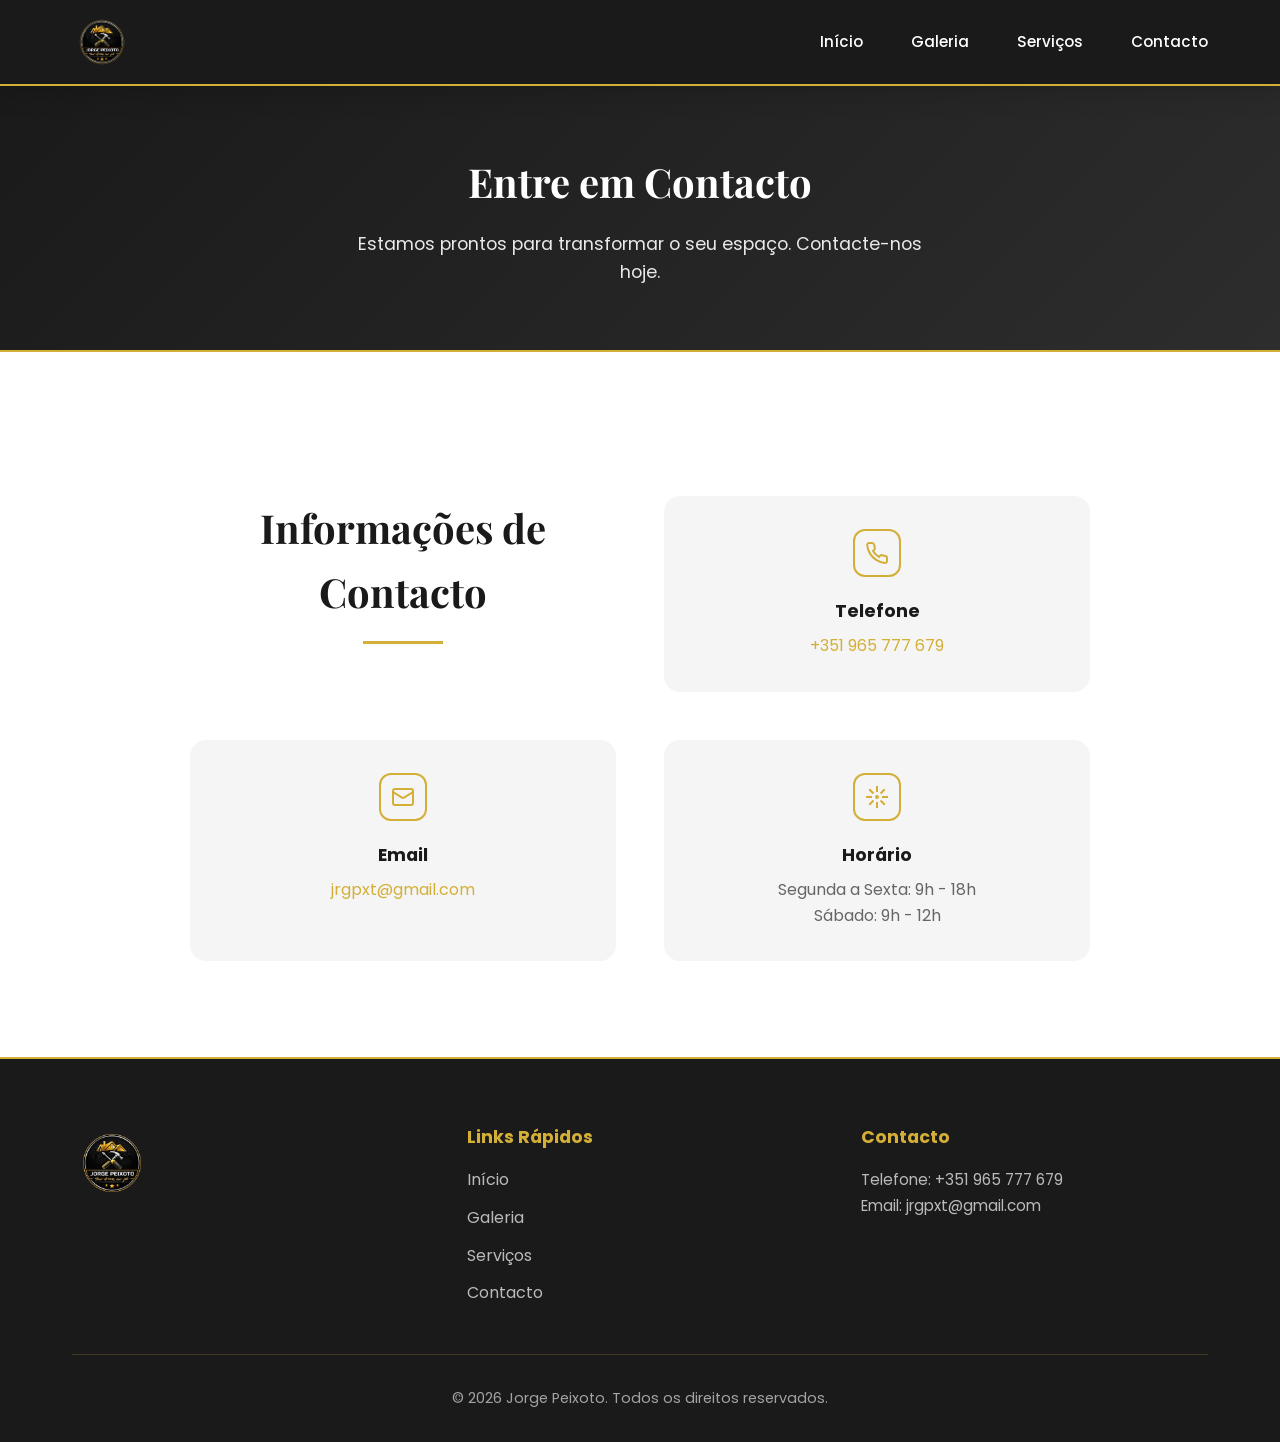
==== contacto.html @ 7efb2892 "Aura" ====
<!DOCTYPE html>
<html lang="pt-PT">
<head>
    <meta charset="UTF-8">
    <meta name="viewport" content="width=device-width, initial-scale=1.0">
    <title>Contacto - Jorge Peixoto</title>
    <link rel="stylesheet" href="css/style.css">
    <link rel="preconnect" href="https://fonts.googleapis.com">
    <link rel="preconnect" href="https://fonts.gstatic.com" crossorigin>
    <link href="https://fonts.googleapis.com/css2?family=Playfair+Display:wght@600;700&family=Poppins:wght@300;400;500;600;700&display=swap" rel="stylesheet">
</head>
<body>
    <!-- Navigation -->
    <nav class="navbar">
        <div class="nav-container">
            <a href="index.html" class="nav-logo">
                <img src="images/logo.png" alt="Jorge Peixoto Logo" class="logo-img">
            </a>
            <ul class="nav-menu" id="navMenu">
                <li><a href="index.html" class="nav-link">Início</a></li>
                <li><a href="galeria.html" class="nav-link">Galeria</a></li>
                <li><a href="servicos.html" class="nav-link">Serviços</a></li>
                <li><a href="contacto.html" class="nav-link active">Contacto</a></li>
            </ul>
            <div class="hamburger" id="hamburger">
                <span></span>
                <span></span>
                <span></span>
            </div>
        </div>
    </nav>

    <!-- Page Header -->
    <section class="page-header">
        <div class="container">
            <h1>Entre em Contacto</h1>
            <p>Estamos prontos para transformar o seu espaço. Contacte-nos hoje.</p>
        </div>
    </section>

    <!-- Contact Section -->
    <section class="contact">
        <div class="container">
            <div class="contact-wrapper">
                <div class="contact-info">
                    <h2>Informações de Contacto</h2>
                    
                    <div class="contact-item">
                        <div class="contact-icon">
                            <svg viewBox="0 0 24 24" fill="none" stroke="currentColor" stroke-width="2">
                                <path d="M22 16.92v3a2 2 0 0 1-2.18 2 19.79 19.79 0 0 1-8.63-3.07 19.5 19.5 0 0 1-6-6 19.79 19.79 0 0 1-3.07-8.67A2 2 0 0 1 4.11 2h3a2 2 0 0 1 2 1.72 12.84 12.84 0 0 0 .7 2.81 2 2 0 0 1-.45 2.11L8.09 9.91a16 16 0 0 0 6 6l1.27-1.27a2 2 0 0 1 2.11-.45 12.84 12.84 0 0 0 2.81.7A2 2 0 0 1 22 16.92z"/>
                            </svg>
                        </div>
                        <div>
                            <h4>Telefone</h4>
                            <p><a href="tel:+351XXX">+351 965 777 679</a></p>
                        </div>
                    </div>

                    <div class="contact-item">
                        <div class="contact-icon">
                            <svg viewBox="0 0 24 24" fill="none" stroke="currentColor" stroke-width="2">
                                <rect x="2" y="4" width="20" height="16" rx="2"/>
                                <path d="m22 7-8.97 5.7a1.94 1.94 0 0 1-2.06 0L2 7"/>
                            </svg>
                        </div>
                        <div>
                            <h4>Email</h4>
                            <p><a href="mailto:info@jorgepeixoto.pt">jrgpxt@gmail.com</a></p>
                        </div>
                    </div>
                    <div class="contact-item">
                        <div class="contact-icon">
                            <svg viewBox="0 0 24 24" fill="none" stroke="currentColor" stroke-width="2">
                                <circle cx="12" cy="12" r="1"/>
                                <path d="M12 1v6M12 17v6M4.22 4.22l4.24 4.24M15.54 15.54l4.24 4.24M1 12h6M17 12h6M4.22 19.78l4.24-4.24M15.54 8.46l4.24-4.24"/>
                            </svg>
                        </div>
                        <div>
                            <h4>Horário</h4>
                            <p>Segunda a Sexta: 9h - 18h<br>Sábado: 9h - 12h</p>
                        </div>
                    </div>
                </div>
            </div>
        </div>
    </section>

    <!-- Footer -->
    <footer class="footer">
        <div class="container">
            <div class="footer-content">
                <div class="footer-section">
                    <img src="images/logo.png" alt="Jorge Peixoto" class="footer-logo">
                </div>
                <div class="footer-section">
                    <h4>Links Rápidos</h4>
                    <ul>
                        <li><a href="index.html">Início</a></li>
                        <li><a href="galeria.html">Galeria</a></li>
                        <li><a href="servicos.html">Serviços</a></li>
                        <li><a href="contacto.html">Contacto</a></li>
                    </ul>
                </div>
                <div class="footer-section">
                    <h4>Contacto</h4>
                    <p>Telefone: +351 965 777 679<br>
                    Email: jrgpxt@gmail.com<br></p>
                </div>
            </div>
            <div class="footer-bottom">
                <p>&copy; 2026 Jorge Peixoto. Todos os direitos reservados.</p>
            </div>
        </div>
    </footer>

    <script src="js/script.js"></script>
</body>
</html>
---- css/style.css ----
/* ============================================
   JORGE PEIXOTO - REMODELAÇÕES & CONSTRUÇÃO
   Design Based on Logo: Black + Gold
   ============================================ */

/* Root Variables - Based on Logo Colors */
:root {
    --primary-black: #1a1a1a;
    --primary-dark: #2d2d2d;
    --gold: #d4af37;
    --gold-light: #e8c547;
    --text: #333333;
    --text-light: #666666;
    --text-lighter: #999999;
    --bg-white: #ffffff;
    --bg-light: #f5f5f5;
    --border: #e0e0e0;
    --shadow-sm: 0 2px 8px rgba(0, 0, 0, 0.1);
    --shadow-md: 0 8px 24px rgba(0, 0, 0, 0.15);
    --shadow-lg: 0 16px 48px rgba(0, 0, 0, 0.2);
    
    --font-display: 'Playfair Display', serif;
    --font-body: 'Poppins', sans-serif;
    
    --transition: all 0.3s cubic-bezier(0.4, 0, 0.2, 1);
}

/* ============================================
   RESET & BASE STYLES
   ============================================ */

* {
    margin: 0;
    padding: 0;
    box-sizing: border-box;
}

html {
    scroll-behavior: smooth;
}

body {
    font-family: var(--font-body);
    color: var(--text);
    background-color: var(--bg-white);
    line-height: 1.6;
    overflow-x: hidden;
}

.container {
    max-width: 1200px;
    margin: 0 auto;
    padding: 0 2rem;
}

@media (max-width: 768px) {
    .container {
        padding: 0 1.5rem;
    }
}

@media (max-width: 480px) {
    .container {
        padding: 0 1rem;
    }
}

/* ============================================
   NAVIGATION
   ============================================ */

.navbar {
    position: sticky;
    top: 0;
    z-index: 1000;
    background: var(--primary-black);
    border-bottom: 2px solid var(--gold);
    box-shadow: var(--shadow-md);
    transition: var(--transition);
}

.nav-container {
    max-width: 1200px;
    margin: 0 auto;
    padding: 0.75rem 2rem;
    display: flex;
    justify-content: space-between;
    align-items: center;
}

.nav-logo {
    display: flex;
    align-items: center;
    text-decoration: none;
    cursor: pointer;
}

.logo-img {
    height: 60px;
    width: auto;
    transition: var(--transition);
}

.logo-img:hover {
    transform: scale(1.05);
}

.nav-menu {
    display: flex;
    list-style: none;
    gap: 3rem;
}

.nav-link {
    text-decoration: none;
    color: var(--bg-white);
    font-weight: 500;
    font-size: 0.95rem;
    position: relative;
    transition: var(--transition);
}

.nav-link::after {
    content: '';
    position: absolute;
    bottom: -8px;
    left: 0;
    width: 0;
    height: 2px;
    background: var(--gold);
    transition: var(--transition);
}

.nav-link:hover::after,
.nav-link.active::after {
    width: 100%;
}

.nav-link:hover {
    color: var(--gold);
}

.hamburger {
    display: none;
    flex-direction: column;
    gap: 5px;
    cursor: pointer;
    background: none;
    border: none;
}

.hamburger span {
    width: 25px;
    height: 2px;
    background: var(--gold);
    transition: var(--transition);
    border-radius: 2px;
}

.hamburger.active span:nth-child(1) {
    transform: rotate(45deg) translate(8px, 8px);
}

.hamburger.active span:nth-child(2) {
    opacity: 0;
}

.hamburger.active span:nth-child(3) {
    transform: rotate(-45deg) translate(7px, -7px);
}

@media (max-width: 768px) {
    .nav-menu {
        display: none;
        position: absolute;
        top: 100%;
        left: 0;
        right: 0;
        flex-direction: column;
        gap: 0;
        background: var(--primary-black);
        border-bottom: 2px solid var(--gold);
        padding: 1rem 0;
    }

    .nav-menu.active {
        display: flex;
    }

    .nav-link {
        padding: 1rem 2rem;
        border-bottom: 1px solid var(--gold);
        opacity: 0.8;
    }

    .nav-link::after {
        display: none;
    }

    .hamburger {
        display: flex;
    }

    .nav-container {
        padding: 0.75rem 1.5rem;
    }
}

/* ============================================
   HERO SECTION
   ============================================ */

.hero {
    position: relative;
    padding: 5rem 0;
    background: linear-gradient(135deg, var(--primary-black) 0%, var(--primary-dark) 100%);
    color: var(--bg-white);
    overflow: hidden;
}

.hero::before {
    content: '';
    position: absolute;
    top: 0;
    left: 0;
    right: 0;
    bottom: 0;
    background: 
        radial-gradient(circle at 20% 50%, rgba(212, 175, 55, 0.1) 0%, transparent 50%),
        radial-gradient(circle at 80% 80%, rgba(212, 175, 55, 0.05) 0%, transparent 50%);
    pointer-events: none;
}

.hero-content {
    display: grid;
    grid-template-columns: 1fr 1fr;
    gap: 4rem;
    align-items: center;
    max-width: 1200px;
    margin: 0 auto;
    padding: 0 2rem;
    position: relative;
    z-index: 1;
}

.hero-logo {
    display: flex;
    align-items: center;
    justify-content: center;
}

.hero-logo-img {
    max-width: 100%;
    height: auto;
    max-height: 400px;
    filter: drop-shadow(0 10px 30px rgba(212, 175, 55, 0.3));
    animation: float 3s ease-in-out infinite;
}

@keyframes float {
    0%, 100% { transform: translateY(0px); }
    50% { transform: translateY(-20px); }
}

.hero-text h1 {
    font-family: var(--font-display);
    font-size: 3.5rem;
    font-weight: 700;
    line-height: 1.1;
    color: var(--bg-white);
    margin-bottom: 0.5rem;
}

.tagline {
    font-size: 1.3rem;
    color: var(--gold);
    font-weight: 600;
    margin-bottom: 1.5rem;
    font-style: italic;
}

.description {
    font-size: 1.05rem;
    color: rgba(255, 255, 255, 0.9);
    line-height: 1.8;
    margin-bottom: 2.5rem;
    max-width: 500px;
}

.hero-buttons {
    display: flex;
    gap: 1.5rem;
    flex-wrap: wrap;
}

.btn {
    padding: 0.875rem 2rem;
    border-radius: 0.5rem;
    text-decoration: none;
    font-weight: 600;
    font-size: 1rem;
    border: none;
    cursor: pointer;
    transition: var(--transition);
    display: inline-block;
    text-align: center;
}

.btn-primary {
    background: var(--gold);
    color: var(--primary-black);
}

.btn-primary:hover {
    background: var(--gold-light);
    transform: translateY(-2px);
    box-shadow: 0 10px 25px rgba(212, 175, 55, 0.3);
}

.btn-secondary {
    background: transparent;
    color: var(--gold);
    border: 2px solid var(--gold);
}

.btn-secondary:hover {
    background: var(--gold);
    color: var(--primary-black);
    transform: translateY(-2px);
}

@media (max-width: 768px) {
    .hero-content {
        grid-template-columns: 1fr;
        gap: 2rem;
        padding: 0 1.5rem;
    }

    .hero {
        padding: 3rem 0;
    }

    .hero-text h1 {
        font-size: 2.5rem;
    }

    .hero-buttons {
        flex-direction: column;
    }

    .btn {
        width: 100%;
    }

    .hero-logo {
        order: -1;
    }

    .hero-logo-img {
        max-height: 250px;
    }
}

/* ============================================
   HIGHLIGHTS SECTION
   ============================================ */

.highlights {
    background: var(--bg-light);
    padding: 4rem 0;
    border-top: 2px solid var(--gold);
    border-bottom: 2px solid var(--gold);
}

.highlights-grid {
    display: grid;
    grid-template-columns: repeat(3, 1fr);
    gap: 2rem;
}

.highlight-card {
    background: var(--bg-white);
    padding: 2rem;
    border-radius: 0.75rem;
    text-align: center;
    border: 1px solid var(--border);
    transition: var(--transition);
}

.highlight-card:hover {
    transform: translateY(-5px);
    box-shadow: var(--shadow-md);
    border-color: var(--gold);
}

.highlight-icon {
    width: 3rem;
    height: 3rem;
    margin: 0 auto 1rem;
    color: var(--gold);
    display: flex;
    align-items: center;
    justify-content: center;
}

.highlight-icon svg {
    width: 100%;
    height: 100%;
    stroke-width: 1.5;
}

.highlight-card h3 {
    font-family: var(--font-display);
    font-size: 1.5rem;
    color: var(--primary-black);
    margin-bottom: 0.5rem;
}

.highlight-card p {
    color: var(--text-light);
    font-size: 0.95rem;
}

@media (max-width: 768px) {
    .highlights-grid {
        grid-template-columns: 1fr;
    }

    .highlights {
        padding: 2rem 0;
    }
}

/* ============================================
   FEATURED PROJECTS
   ============================================ */

.featured {
    padding: 6rem 0;
}

.featured h2 {
    font-family: var(--font-display);
    font-size: 2.5rem;
    color: var(--primary-black);
    margin-bottom: 3rem;
    text-align: center;
}

.featured-grid {
    display: grid;
    grid-template-columns: repeat(3, 1fr);
    gap: 2rem;
    margin-bottom: 3rem;
}

.featured-item {
    position: relative;
    overflow: hidden;
    border-radius: 1rem;
    box-shadow: var(--shadow-md);
    transition: var(--transition);
    cursor: pointer;
}

.featured-item:hover {
    transform: translateY(-8px);
    box-shadow: var(--shadow-lg);
}

.featured-item img {
    width: 100%;
    height: 250px;
    object-fit: cover;
    transition: var(--transition);
}

.featured-item:hover img {
    transform: scale(1.05);
}

.featured-item h3 {
    font-family: var(--font-display);
    font-size: 1.3rem;
    color: var(--primary-black);
    padding: 1.5rem 1.5rem 0.5rem;
}

.featured-item p {
    color: var(--text-light);
    font-size: 0.9rem;
    padding: 0 1.5rem 1.5rem;
}

.featured-cta {
    text-align: center;
}

@media (max-width: 768px) {
    .featured-grid {
        grid-template-columns: 1fr;
    }

    .featured {
        padding: 4rem 0;
    }
}

/* ============================================
   PAGE HEADER
   ============================================ */

.page-header {
    background: linear-gradient(135deg, var(--primary-black) 0%, var(--primary-dark) 100%);
    color: var(--bg-white);
    padding: 4rem 0;
    border-bottom: 2px solid var(--gold);
    text-align: center;
}

.page-header h1 {
    font-family: var(--font-display);
    font-size: 2.5rem;
    margin-bottom: 1rem;
}

.page-header p {
    font-size: 1.1rem;
    color: rgba(255, 255, 255, 0.9);
    max-width: 600px;
    margin: 0 auto;
}

@media (max-width: 768px) {
    .page-header {
        padding: 2rem 0;
    }

    .page-header h1 {
        font-size: 2rem;
    }
}

/* ============================================
   GALLERY SECTION
   ============================================ */

.gallery {
    padding: 6rem 0;
}

.gallery-grid {
    display: grid;
    grid-template-columns: 1fr;
    gap: 5rem;
}

.gallery-item {
    display: grid;
    grid-template-columns: 1fr 1fr;
    gap: 3rem;
    align-items: center;
}

.gallery-item.reverse {
    direction: rtl;
}

.gallery-item.reverse > * {
    direction: ltr;
}

.gallery-text h3 {
    font-family: var(--font-display);
    font-size: 2rem;
    color: var(--primary-black);
    margin-bottom: 1rem;
}

.gallery-text p {
    color: var(--text-light);
    font-size: 1.05rem;
    line-height: 1.8;
    margin-bottom: 1.5rem;
}

.project-features {
    list-style: none;
    display: flex;
    flex-direction: column;
    gap: 0.75rem;
    margin-top: 1.5rem;
}

.project-features li {
    color: var(--text-light);
    font-size: 1rem;
    display: flex;
    align-items: center;
}

.project-features li::before {
    content: '✓';
    color: var(--gold);
    font-weight: bold;
    margin-right: 0.75rem;
}

.before-after-slider {
    position: relative;
    width: 100%;
    overflow: hidden;
    border-radius: 1rem;
    box-shadow: var(--shadow-lg);
    cursor: col-resize;
    aspect-ratio: 16/10;
    background: #f0f0f0;
    border: 2px solid var(--gold);
}

.slider-after {
    position: absolute;
    top: 0;
    left: 0;
    width: 100%;
    height: 100%;
    object-fit: cover;
    z-index: 1;
}

.slider-before-container {
    position: absolute;
    top: 0;
    left: 0;
    height: 100%;
    overflow: hidden; /* This 'clips' the image as you move the slider */
    z-index: 2;
    width: 50%; /* This changes when you move the handle */
}

.slider-before {
    position: absolute;
    top: 0;
    left: 0;
    /* This MUST be the exact width of the full slider */
    width: 100%; 
    /* This ensures the image doesn't shrink when the slider moves */
    min-width: 100%; 
    height: 100%;
    object-fit: cover;
    display: block;
}


.slider-handle {
    position: absolute;
    top: 0;
    bottom: 0;
    width: 3px;
    background: var(--gold);
    z-index: 3;
    left: 50%;
    cursor: grab;
}

.slider-handle:active {
    cursor: grabbing;
}

.slider-thumb {
    position: absolute;
    top: 50%;
    left: 50%;
    transform: translate(-50%, -50%);
    width: 3.5rem;
    height: 3.5rem;
    background: var(--gold);
    border-radius: 50%;
    box-shadow: 0 4px 20px rgba(212, 175, 55, 0.4);
    display: flex;
    align-items: center;
    justify-content: center;
    z-index: 4;
}

.slider-label {
    position: absolute;
    bottom: 1.5rem;
    background: rgba(26, 26, 26, 0.8);
    color: var(--gold);
    padding: 0.5rem 1rem;
    border-radius: 0.25rem;
    font-size: 0.875rem;
    font-weight: 600;
    z-index: 4;
    backdrop-filter: blur(4px);
}

.slider-label.before {
    left: 1.5rem;
}

.slider-label.after {
    right: 1.5rem;
}

@media (max-width: 768px) {
    .gallery-item {
        grid-template-columns: 1fr;
        gap: 2rem;
    }

    .gallery-item.reverse {
        direction: ltr;
    }

    .gallery-text h3 {
        font-size: 1.5rem;
    }

    .gallery {
        padding: 4rem 0;
    }
}

/* ============================================
   SERVICES SECTION
   ============================================ */

.services {
    background: var(--bg-light);
    padding: 6rem 0;
}

.services-grid {
    display: grid;
    grid-template-columns: repeat(3, 1fr);
    gap: 2rem;
}

.service-card {
    background: var(--bg-white);
    padding: 2.5rem 2rem;
    border-radius: 1rem;
    border: 2px solid var(--border);
    text-align: center;
    transition: var(--transition);
    box-shadow: var(--shadow-sm);
}

.service-card:hover {
    transform: translateY(-8px);
    box-shadow: var(--shadow-lg);
    border-color: var(--gold);
}

.service-icon {
    width: 3.5rem;
    height: 3.5rem;
    margin: 0 auto 1.5rem;
    color: var(--gold);
    display: flex;
    align-items: center;
    justify-content: center;
}

.service-icon svg {
    width: 100%;
    height: 100%;
    stroke-width: 1.5;
}

.service-card h3 {
    font-family: var(--font-display);
    font-size: 1.5rem;
    color: var(--primary-black);
    margin-bottom: 1rem;
}

.service-card p {
    color: var(--text-light);
    font-size: 0.95rem;
    line-height: 1.7;
}

@media (max-width: 1024px) {
    .services-grid {
        grid-template-columns: repeat(2, 1fr);
    }
}

@media (max-width: 768px) {
    .services-grid {
        grid-template-columns: 1fr;
    }

    .services {
        padding: 4rem 0;
    }
}

/* ============================================
   PROCESS SECTION
   ============================================ */

.process {
    padding: 6rem 0;
}

.process h2 {
    font-family: var(--font-display);
    font-size: 2.5rem;
    color: var(--primary-black);
    margin-bottom: 3rem;
    text-align: center;
}

.process-grid {
    display: grid;
    grid-template-columns: repeat(4, 1fr);
    gap: 2rem;
}

.process-step {
    text-align: center;
    position: relative;
}

.process-step:not(:last-child)::after {
    content: '';
    position: absolute;
    top: 2rem;
    left: 60%;
    right: -50%;
    height: 2px;
    background: var(--gold);
}

.step-number {
    width: 4rem;
    height: 4rem;
    background: var(--gold);
    color: var(--primary-black);
    border-radius: 50%;
    display: flex;
    align-items: center;
    justify-content: center;
    font-size: 1.5rem;
    font-weight: bold;
    margin: 0 auto 1rem;
    font-family: var(--font-display);
}

.process-step h3 {
    font-family: var(--font-display);
    font-size: 1.3rem;
    color: var(--primary-black);
    margin-bottom: 0.5rem;
}

.process-step p {
    color: var(--text-light);
    font-size: 0.95rem;
}

@media (max-width: 768px) {
    .process-grid {
        grid-template-columns: repeat(2, 1fr);
    }

    .process-step:not(:last-child)::after {
        display: none;
    }

    .process {
        padding: 4rem 0;
    }
}

/* ============================================
   CONTACT SECTION
   ============================================ */

.contact {
    padding: 6rem 0;
}

.contact-wrapper {
    display: flex;
    flex-direction: column;
    align-items: center;
    gap: 4rem;
    margin-top: 3rem;
    max-width: 900px;
    margin-left: auto;
    margin-right: auto;
}

.contact-info h2 {
    font-family: var(--font-display);
    font-size: 2.5rem;
    color: var(--primary-black);
    margin-bottom: 3rem;
    text-align: center;
    position: relative;
    padding-bottom: 1rem;
}

.contact-info h2::after {
    content: '';
    position: absolute;
    bottom: 0;
    left: 50%;
    transform: translateX(-50%);
    width: 80px;
    height: 3px;
    background: var(--gold);
}

.contact-info {
    display: grid;
    grid-template-columns: repeat(2, 1fr);
    gap: 3rem;
    width: 100%;
}

.contact-item {
    display: flex;
    flex-direction: column;
    gap: 1.25rem;
    align-items: center;
    text-align: center;
    padding: 2rem;
    background: var(--bg-light);
    border-radius: 1rem;
    transition: var(--transition);
    border: 1px solid transparent;
}

.contact-item:hover {
    transform: translateY(-5px);
    border-color: var(--gold);
    box-shadow: var(--shadow-md);
    background: var(--bg-white);
}

.contact-icon {
    width: 3rem;
    height: 3rem;
    background: var(--bg-light);
    border-radius: 0.75rem;
    display: flex;
    align-items: center;
    justify-content: center;
    color: var(--gold);
    flex-shrink: 0;
    border: 2px solid var(--gold);
}

.contact-icon svg {
    width: 1.5rem;
    height: 1.5rem;
    stroke-width: 2;
}

.contact-item h4 {
    font-size: 1.1rem;
    color: var(--primary-black);
    margin-bottom: 0.5rem;
}

.contact-item p {
    color: var(--text-light);
}

.contact-item a {
    color: var(--gold);
    text-decoration: none;
    transition: var(--transition);
}

.contact-item a:hover {
    color: var(--primary-black);
}

/* .contact-form h2 removido pois não existe no HTML */

.contact-form {
    display: flex;
    flex-direction: column;
    gap: 1.5rem;
}

.form-group {
    display: flex;
    flex-direction: column;
}

.form-group input,
.form-group textarea {
    padding: 1rem;
    border: 2px solid var(--border);
    border-radius: 0.5rem;
    font-family: var(--font-body);
    font-size: 1rem;
    color: var(--text);
    transition: var(--transition);
    background: var(--bg-white);
}

.form-group input:focus,
.form-group textarea:focus {
    outline: none;
    border-color: var(--gold);
    box-shadow: 0 0 0 3px rgba(212, 175, 55, 0.1);
}

.form-group textarea {
    resize: vertical;
    min-height: 120px;
}

@media (max-width: 768px) {
    .contact-info {
        grid-template-columns: 1fr;
        gap: 1.5rem;
    }

    .contact-wrapper {
        gap: 2rem;
    }

    .contact {
        padding: 4rem 0;
    }
}

/* ============================================
   CTA SECTION
   ============================================ */

.cta-section {
    background: linear-gradient(135deg, var(--primary-black) 0%, var(--primary-dark) 100%);
    color: var(--bg-white);
    padding: 4rem 0;
    text-align: center;
    border-top: 2px solid var(--gold);
    border-bottom: 2px solid var(--gold);
}

.cta-section h2 {
    font-family: var(--font-display);
    font-size: 2.5rem;
    margin-bottom: 1rem;
}

.cta-section p {
    font-size: 1.1rem;
    color: rgba(255, 255, 255, 0.9);
    margin-bottom: 2rem;
}

/* ============================================
   FOOTER
   ============================================ */

.footer {
    background: var(--primary-black);
    color: var(--bg-white);
    padding: 4rem 0 2rem;
    border-top: 2px solid var(--gold);
}

.footer-content {
    display: grid;
    grid-template-columns: repeat(3, 1fr);
    gap: 3rem;
    margin-bottom: 3rem;
}

.footer-logo {
    height: 80px;
    width: auto;
    margin-bottom: 1rem;
}

.footer-section h4 {
    font-size: 1.1rem;
    margin-bottom: 1rem;
    color: var(--gold);
}

.footer-section p {
    color: rgba(255, 255, 255, 0.7);
    font-size: 0.95rem;
    line-height: 1.7;
}

.footer-section ul {
    list-style: none;
    display: flex;
    flex-direction: column;
    gap: 0.75rem;
}

.footer-section a {
    color: rgba(255, 255, 255, 0.7);
    text-decoration: none;
    transition: var(--transition);
}

.footer-section a:hover {
    color: var(--gold);
}

.footer-bottom {
    border-top: 1px solid rgba(212, 175, 55, 0.2);
    padding-top: 2rem;
    text-align: center;
    color: rgba(255, 255, 255, 0.6);
    font-size: 0.9rem;
}

@media (max-width: 768px) {
    .footer-content {
        grid-template-columns: 1fr;
        gap: 2rem;
    }
}

/* ============================================
   ANIMATIONS
   ============================================ */

@keyframes fadeInUp {
    from {
        opacity: 0;
        transform: translateY(30px);
    }
    to {
        opacity: 1;
        transform: translateY(0);
    }
}

@keyframes fadeIn {
    from {
        opacity: 0;
    }
    to {
        opacity: 1;
    }
}

.service-card {
    animation: fadeInUp 0.6s ease-out;
}

/* ============================================
   UTILITIES
   ============================================ */

.text-center {
    text-align: center;
}

.mt-4 {
    margin-top: 2rem;
}

.mb-4 {
    margin-bottom: 2rem;
}

/* --- CORREÇÃO FINAL DE CENTRAGEM --- */
.services-grid {
    display: flex !important;
    justify-content: center !important;
    gap: 2rem;
    flex-wrap: wrap;
}

.service-card {
    flex: 0 1 350px !important; /* Fixa o tamanho e permite centrar */
    text-align: center;
}

.process-grid {
    display: flex !important;
    justify-content: center !important;
    gap: 2rem;
    flex-wrap: wrap;
}

.process-step {
    flex: 0 1 300px !important;
    text-align: center;
}
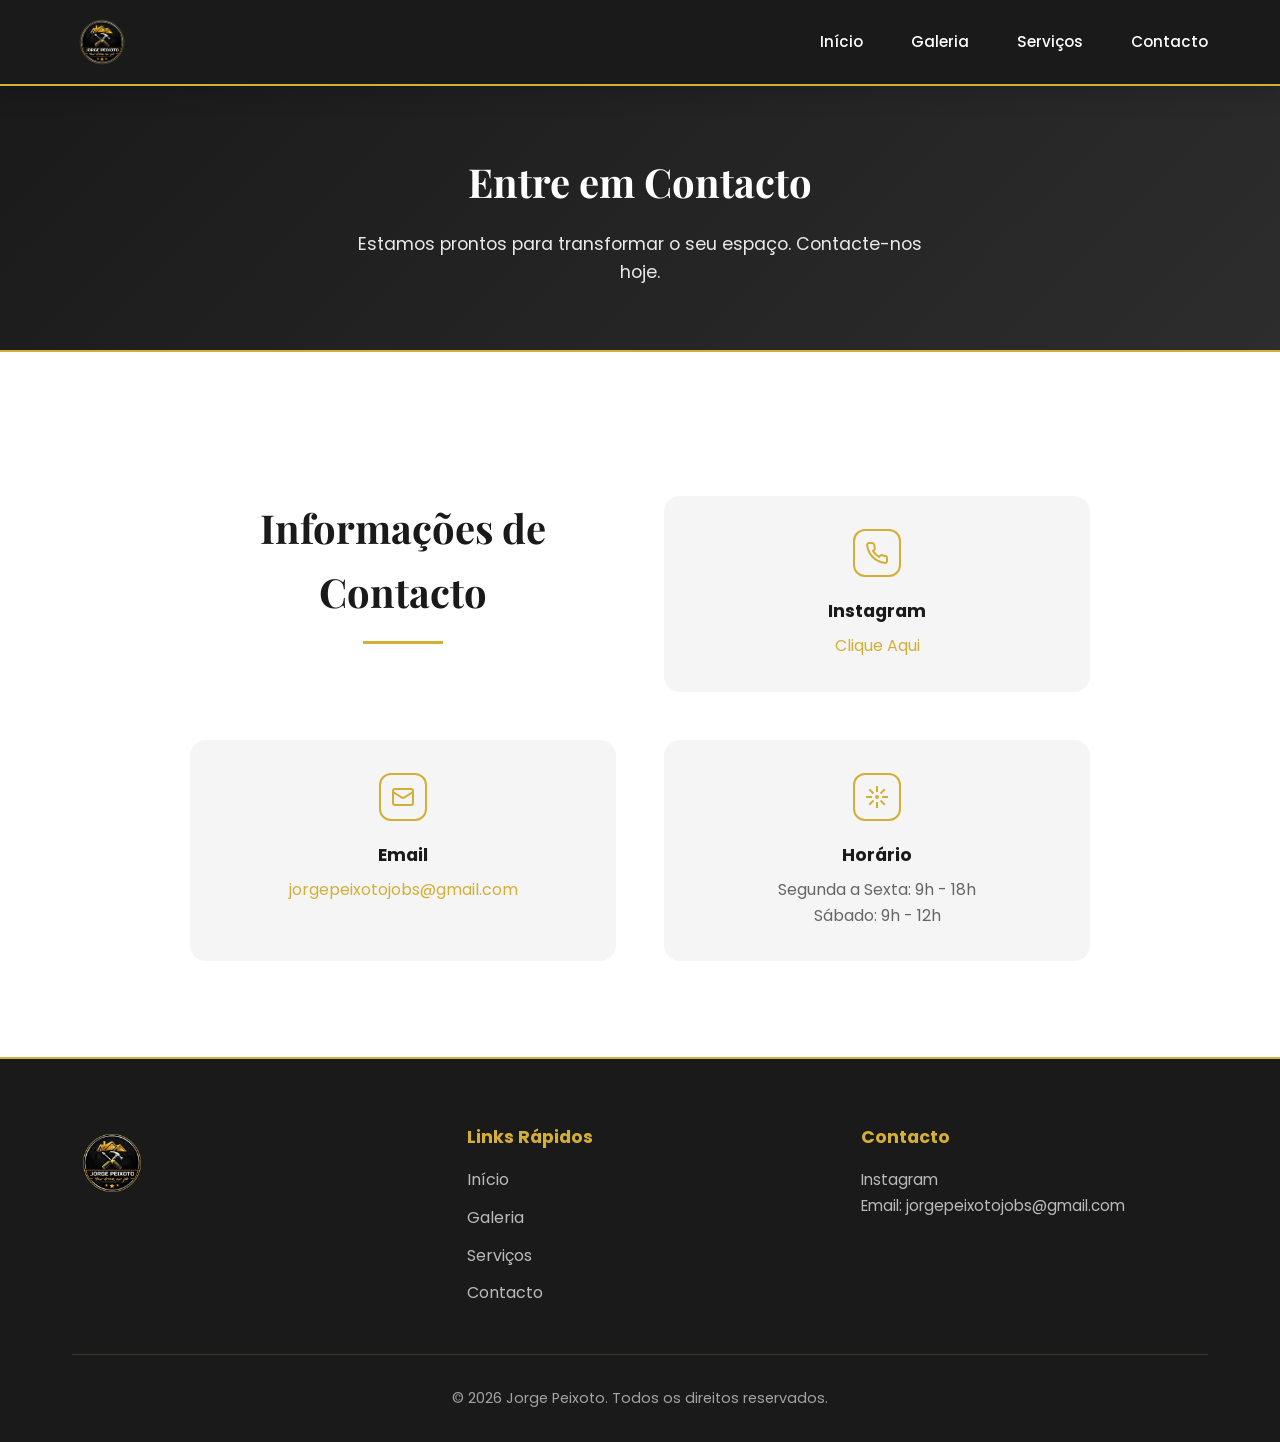
==== commit 99a7bc37: "update" ====
--- a/contacto.html
+++ b/contacto.html
@@ -52,8 +52,8 @@
                             </svg>
                         </div>
                         <div>
-                            <h4>Telefone</h4>
-                            <p><a href="tel:+351XXX">+351 965 777 679</a></p>
+                            <h4>Instagram</h4>
+                            <p><a href="https://www.instagram.com/jorgepeixoto.jobs">Clique Aqui</a></p>
                         </div>
                     </div>
 
@@ -66,7 +66,7 @@
                         </div>
                         <div>
                             <h4>Email</h4>
-                            <p><a href="mailto:info@jorgepeixoto.pt">jrgpxt@gmail.com</a></p>
+                            <p><a href="mailto:jorgepeixotojobs@gmail.com">jorgepeixotojobs@gmail.com</a></p>
                         </div>
                     </div>
                     <div class="contact-item">
@@ -104,8 +104,8 @@
                 </div>
                 <div class="footer-section">
                     <h4>Contacto</h4>
-                    <p>Telefone: +351 965 777 679<br>
-                    Email: jrgpxt@gmail.com<br></p>
+                    <p><a href="https://www.instagram.com/jorgepeixoto.jobs">Instagram</a><br>
+                    Email: jorgepeixotojobs@gmail.com<br></p>
                 </div>
             </div>
             <div class="footer-bottom">
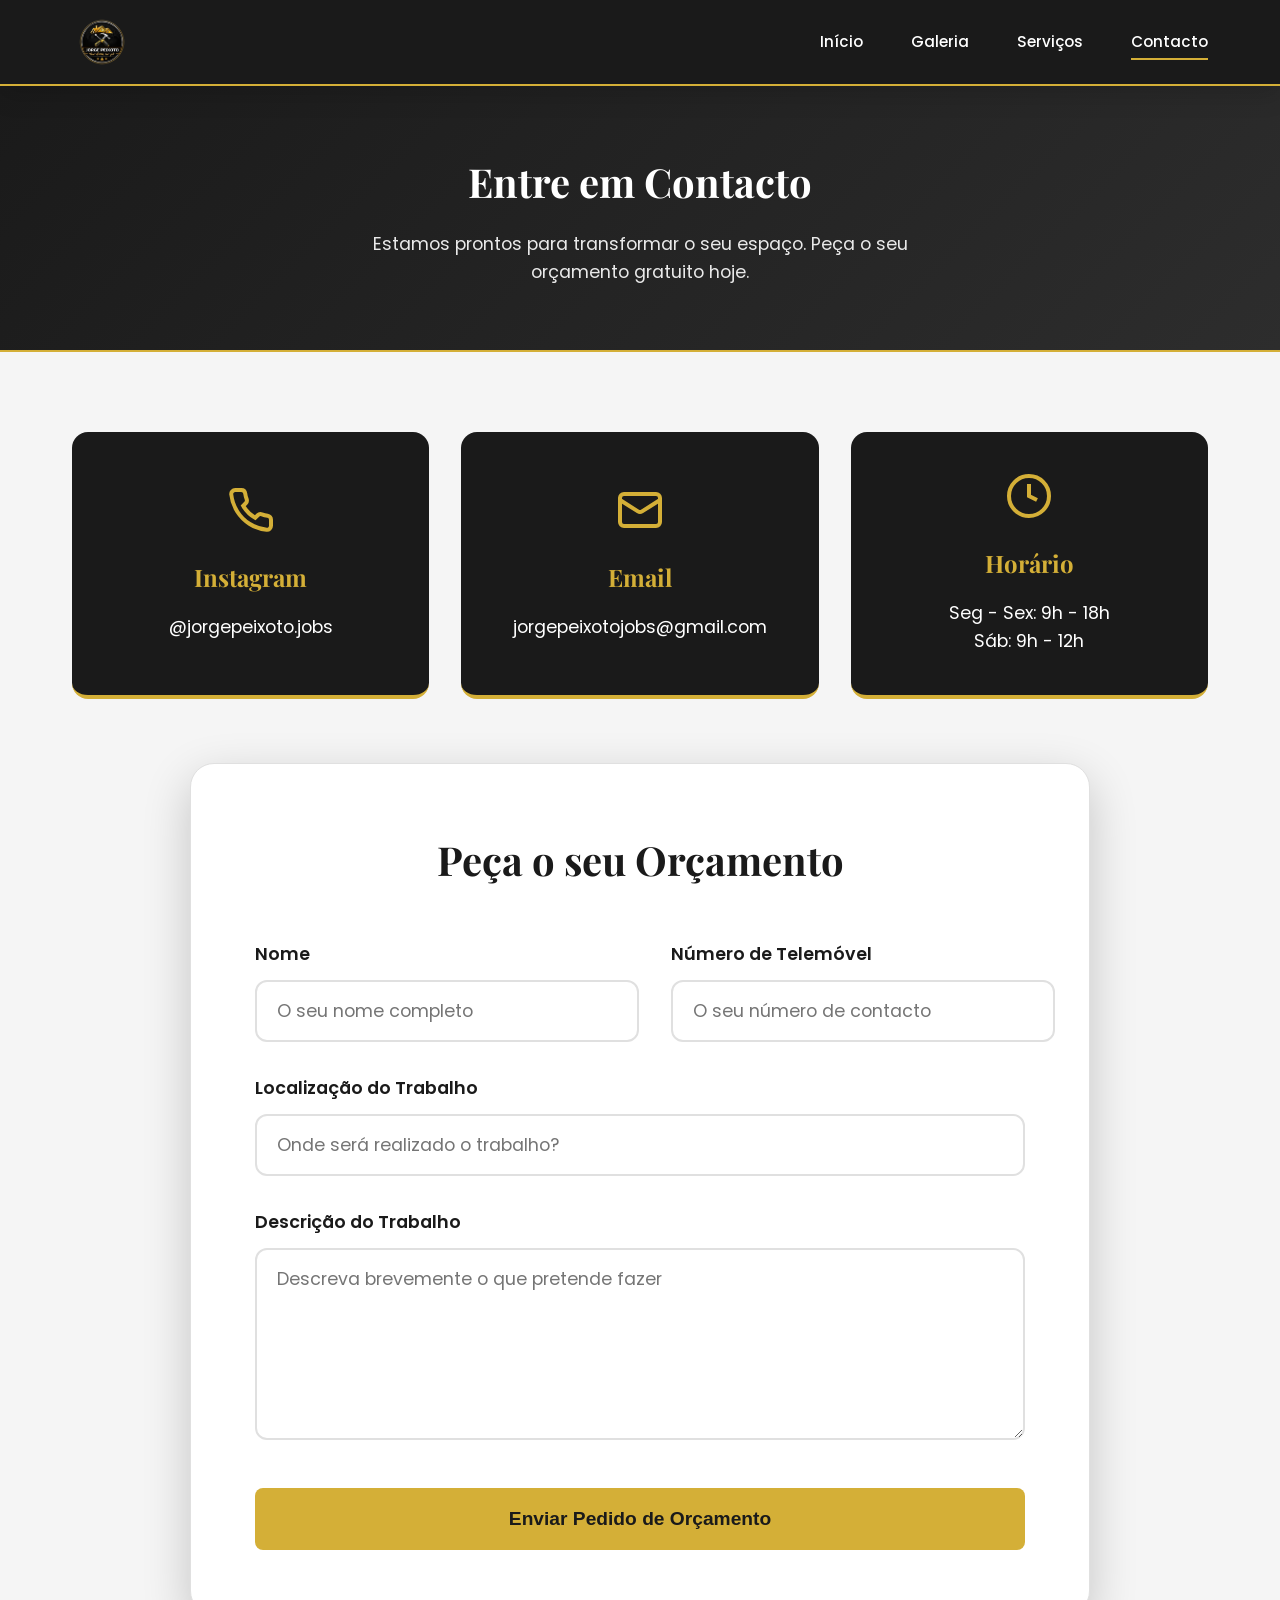
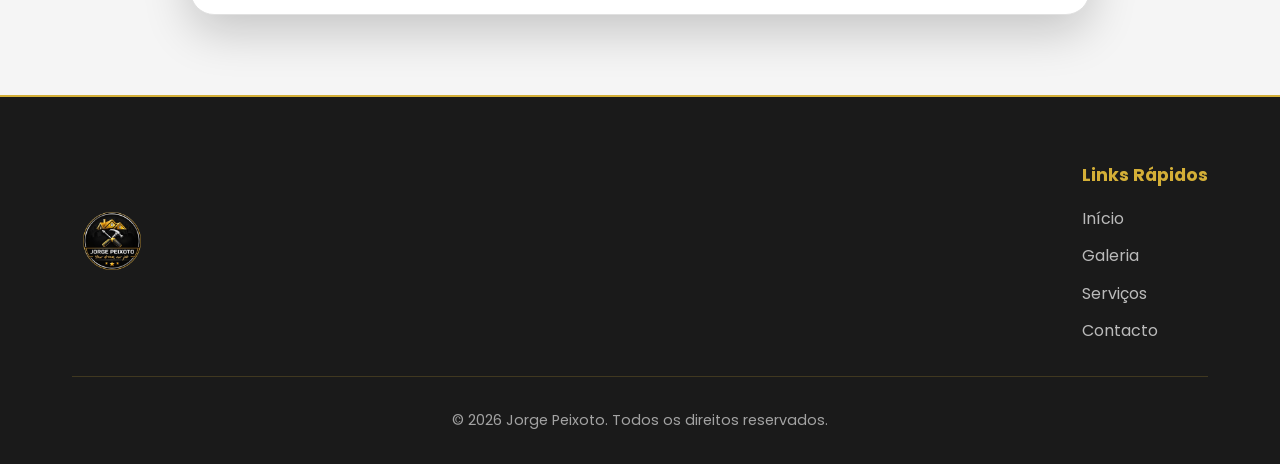
==== commit 48082128: "a" ====
--- a/contacto.html
+++ b/contacto.html
@@ -34,54 +34,75 @@
     <section class="page-header">
         <div class="container">
             <h1>Entre em Contacto</h1>
-            <p>Estamos prontos para transformar o seu espaço. Contacte-nos hoje.</p>
+            <p>Estamos prontos para transformar o seu espaço. Peça o seu orçamento gratuito hoje.</p>
         </div>
     </section>
 
     <!-- Contact Section -->
-    <section class="contact">
+    <section class="contact-section-new">
         <div class="container">
-            <div class="contact-wrapper">
-                <div class="contact-info">
-                    <h2>Informações de Contacto</h2>
+            <!-- Contact Info Cards -->
+            <div class="contact-info-grid">
+                <div class="info-card">
+                    <div class="info-icon">
+                        <svg viewBox="0 0 24 24" fill="none" stroke="currentColor" stroke-width="2">
+                            <path d="M22 16.92v3a2 2 0 0 1-2.18 2 19.79 19.79 0 0 1-8.63-3.07 19.5 19.5 0 0 1-6-6 19.79 19.79 0 0 1-3.07-8.67A2 2 0 0 1 4.11 2h3a2 2 0 0 1 2 1.72 12.84 12.84 0 0 0 .7 2.81 2 2 0 0 1-.45 2.11L8.09 9.91a16 16 0 0 0 6 6l1.27-1.27a2 2 0 0 1 2.11-.45 12.84 12.84 0 0 0 2.81.7A2 2 0 0 1 22 16.92z"/>
+                        </svg>
+                    </div>
+                    <h3>Instagram</h3>
+                    <a href="https://www.instagram.com/jorgepeixoto.jobs" target="_blank">@jorgepeixoto.jobs</a>
+                </div>
+                <div class="info-card">
+                    <div class="info-icon">
+                        <svg viewBox="0 0 24 24" fill="none" stroke="currentColor" stroke-width="2">
+                            <rect x="2" y="4" width="20" height="16" rx="2"/>
+                            <path d="m22 7-8.97 5.7a1.94 1.94 0 0 1-2.06 0L2 7"/>
+                        </svg>
+                    </div>
+                    <h3>Email</h3>
+                    <a href="mailto:jorgepeixotojobs@gmail.com">jorgepeixotojobs@gmail.com</a>
+                </div>
+                <div class="info-card">
+                    <div class="info-icon">
+                        <svg viewBox="0 0 24 24" fill="none" stroke="currentColor" stroke-width="2">
+                            <circle cx="12" cy="12" r="10"/>
+                            <polyline points="12 6 12 12 16 14"/>
+                        </svg>
+                    </div>
+                    <h3>Horário</h3>
+                    <p>Seg - Sex: 9h - 18h<br>Sáb: 9h - 12h</p>
+                </div>
+            </div>
+
+            <!-- Centered Form -->
+            <div class="form-container-centered">
+                <h2>Peça o seu Orçamento</h2>
+                <form action="https://formspree.io/f/xojglyzo" method="POST" class="contact-form-large" id="contactForm">
+                    <!-- Dynamic Subject Line for Formspree -->
+                    <input type="hidden" name="_subject" id="emailSubject" value="Novo Pedido de Orçamento">
                     
-                    <div class="contact-item">
-                        <div class="contact-icon">
-                            <svg viewBox="0 0 24 24" fill="none" stroke="currentColor" stroke-width="2">
-                                <path d="M22 16.92v3a2 2 0 0 1-2.18 2 19.79 19.79 0 0 1-8.63-3.07 19.5 19.5 0 0 1-6-6 19.79 19.79 0 0 1-3.07-8.67A2 2 0 0 1 4.11 2h3a2 2 0 0 1 2 1.72 12.84 12.84 0 0 0 .7 2.81 2 2 0 0 1-.45 2.11L8.09 9.91a16 16 0 0 0 6 6l1.27-1.27a2 2 0 0 1 2.11-.45 12.84 12.84 0 0 0 2.81.7A2 2 0 0 1 22 16.92z"/>
-                            </svg>
+                    <div class="form-row">
+                        <div class="form-group">
+                            <label for="name">Nome</label>
+                            <input type="text" id="name" name="Nome" placeholder="O seu nome completo" required>
                         </div>
-                        <div>
-                            <h4>Instagram</h4>
-                            <p><a href="https://www.instagram.com/jorgepeixoto.jobs">Clique Aqui</a></p>
+                        <div class="form-group">
+                            <label for="phone">Número de Telemóvel</label>
+                            <input type="tel" id="phone" name="Telefone" placeholder="O seu número de contacto" required>
                         </div>
                     </div>
-
-                    <div class="contact-item">
-                        <div class="contact-icon">
-                            <svg viewBox="0 0 24 24" fill="none" stroke="currentColor" stroke-width="2">
-                                <rect x="2" y="4" width="20" height="16" rx="2"/>
-                                <path d="m22 7-8.97 5.7a1.94 1.94 0 0 1-2.06 0L2 7"/>
-                            </svg>
-                        </div>
-                        <div>
-                            <h4>Email</h4>
-                            <p><a href="mailto:jorgepeixotojobs@gmail.com">jorgepeixotojobs@gmail.com</a></p>
-                        </div>
+                    <div class="form-group">
+                        <label for="location">Localização do Trabalho</label>
+                        <input type="text" id="location" name="Localizacao" placeholder="Onde será realizado o trabalho?" required>
                     </div>
-                    <div class="contact-item">
-                        <div class="contact-icon">
-                            <svg viewBox="0 0 24 24" fill="none" stroke="currentColor" stroke-width="2">
-                                <circle cx="12" cy="12" r="1"/>
-                                <path d="M12 1v6M12 17v6M4.22 4.22l4.24 4.24M15.54 15.54l4.24 4.24M1 12h6M17 12h6M4.22 19.78l4.24-4.24M15.54 8.46l4.24-4.24"/>
-                            </svg>
-                        </div>
-                        <div>
-                            <h4>Horário</h4>
-                            <p>Segunda a Sexta: 9h - 18h<br>Sábado: 9h - 12h</p>
-                        </div>
+                    <div class="form-group">
+                        <label for="description">Descrição do Trabalho</label>
+                        <textarea id="description" name="Descricao" rows="6" placeholder="Descreva brevemente o que pretende fazer" required></textarea>
                     </div>
-                </div>
+                    <!-- Honeypot for spam filtration -->
+                    <input type="text" name="_gotcha" style="display:none">
+                    <button type="submit" class="btn btn-primary btn-large">Enviar Pedido de Orçamento</button>
+                </form>
             </div>
         </div>
     </section>
@@ -102,11 +123,6 @@
                         <li><a href="contacto.html">Contacto</a></li>
                     </ul>
                 </div>
-                <div class="footer-section">
-                    <h4>Contacto</h4>
-                    <p><a href="https://www.instagram.com/jorgepeixoto.jobs">Instagram</a><br>
-                    Email: jorgepeixotojobs@gmail.com<br></p>
-                </div>
             </div>
             <div class="footer-bottom">
                 <p>&copy; 2026 Jorge Peixoto. Todos os direitos reservados.</p>
--- a/css/style.css
+++ b/css/style.css
@@ -1072,10 +1072,20 @@
 }
 
 .footer-content {
-    display: grid;
-    grid-template-columns: repeat(3, 1fr);
-    gap: 3rem;
-    margin-bottom: 3rem;
+    display: flex;
+    justify-content: space-between;
+    align-items: center;
+    gap: 4rem;
+    margin-bottom: 2rem;
+    flex-wrap: wrap;
+}
+
+@media (max-width: 768px) {
+    .footer-content {
+        flex-direction: column;
+        text-align: center;
+        gap: 2rem;
+    }
 }
 
 .footer-logo {
@@ -1196,3 +1206,347 @@
     flex: 0 1 300px !important;
     text-align: center;
 }
+
+/* ============================================
+   NEW CONTACT PAGE STYLES
+   ============================================ */
+
+.contact-section-new {
+    padding: 5rem 0;
+    background: var(--bg-light);
+}
+
+.contact-info-grid {
+    display: grid;
+    grid-template-columns: repeat(3, 1fr);
+    gap: 2rem;
+    margin-bottom: 4rem;
+}
+
+.info-card {
+    background: var(--primary-black);
+    padding: 2.5rem;
+    border-radius: 1rem;
+    text-align: center;
+    border-bottom: 4px solid var(--gold);
+    transition: var(--transition);
+    display: flex;
+    flex-direction: column;
+    align-items: center;
+    justify-content: center;
+}
+
+.info-card:hover {
+    transform: translateY(-5px);
+    box-shadow: var(--shadow-md);
+}
+
+.info-icon {
+    width: 3rem;
+    height: 3rem;
+    color: var(--gold);
+    margin-bottom: 1.5rem;
+}
+
+.info-card h3 {
+    font-family: var(--font-display);
+    color: var(--gold);
+    margin-bottom: 1rem;
+    font-size: 1.5rem;
+}
+
+.info-card p, .info-card a {
+    color: #ffffff !important;
+    text-decoration: none;
+    font-size: 1.1rem;
+    line-height: 1.6;
+    opacity: 1 !important;
+}
+
+.info-card a:hover {
+    color: var(--gold-light) !important;
+}
+
+.form-container-centered {
+    max-width: 900px;
+    margin: 0 auto;
+    background: var(--bg-white);
+    padding: 4rem;
+    border-radius: 1.5rem;
+    box-shadow: var(--shadow-lg);
+    border: 1px solid var(--border);
+}
+
+.form-container-centered h2 {
+    font-family: var(--font-display);
+    font-size: 2.5rem;
+    text-align: center;
+    margin-bottom: 3rem;
+    color: var(--primary-black);
+}
+
+.contact-form-large {
+    display: flex;
+    flex-direction: column;
+    gap: 2rem;
+}
+
+.form-row {
+    display: grid;
+    grid-template-columns: 1fr 1fr;
+    gap: 2rem;
+}
+
+.form-group {
+    display: flex;
+    flex-direction: column;
+    gap: 0.75rem;
+}
+
+.form-group label {
+    font-weight: 600;
+    color: var(--primary-black);
+    font-size: 1.1rem;
+}
+
+.form-group input,
+.form-group textarea {
+    padding: 1rem 1.25rem;
+    border: 2px solid var(--border);
+    border-radius: 0.75rem;
+    font-family: inherit;
+    font-size: 1.1rem;
+    color: #1a1a1a !important;
+    background-color: #ffffff !important;
+    transition: var(--transition);
+}
+
+.form-group input:focus,
+.form-group textarea:focus {
+    outline: none;
+    border-color: var(--gold);
+    box-shadow: 0 0 0 4px rgba(212, 175, 55, 0.1);
+}
+
+.btn-large {
+    padding: 1.25rem 2rem;
+    font-size: 1.2rem;
+    margin-top: 1rem;
+}
+
+@media (max-width: 992px) {
+    .contact-info-grid {
+        grid-template-columns: 1fr;
+    }
+    
+    .form-container-centered {
+        padding: 3rem 2rem;
+    }
+}
+
+@media (max-width: 768px) {
+    .form-row {
+        grid-template-columns: 1fr;
+    }
+}
+
+/* ============================================
+   GALLERY & VIDEO STYLES
+   ============================================ */
+
+.section-title {
+    font-family: var(--font-display);
+    font-size: 2.5rem;
+    text-align: center;
+    margin-bottom: 3rem;
+    color: var(--primary-black);
+    position: relative;
+}
+
+.section-title::after {
+    content: '';
+    position: absolute;
+    bottom: -10px;
+    left: 50%;
+    transform: translateX(-50%);
+    width: 60px;
+    height: 3px;
+    background: var(--gold);
+}
+
+.gallery-item {
+    display: grid;
+    grid-template-columns: 1fr 1fr;
+    gap: 3rem;
+    align-items: center;
+    margin-bottom: 6rem;
+}
+
+.gallery-item.reverse {
+    direction: rtl;
+}
+
+.gallery-item.reverse .gallery-text {
+    direction: ltr;
+}
+
+.gallery-text h3 {
+    font-family: var(--font-display);
+    font-size: 2rem;
+    margin-bottom: 1rem;
+    color: var(--primary-black);
+}
+
+.before-after-slider {
+    position: relative;
+    width: 100%;
+    height: 400px;
+    overflow: hidden;
+    border-radius: 1rem;
+    border: 2px solid var(--gold);
+    box-shadow: var(--shadow-md);
+    cursor: pointer;
+}
+
+.slider-after {
+    display: block;
+    width: 100%;
+    height: 100%;
+    object-fit: cover;
+}
+
+.slider-before-container {
+    position: absolute;
+    top: 0;
+    left: 0;
+    width: 50%;
+    height: 100%;
+    overflow: hidden;
+    z-index: 2;
+}
+
+.slider-before {
+    display: block;
+    width: 100%;
+    height: 100%;
+    object-fit: cover;
+}
+
+.slider-handle {
+    position: absolute;
+    top: 0;
+    left: 50%;
+    width: 4px;
+    height: 100%;
+    background: var(--gold);
+    z-index: 3;
+    transform: translateX(-50%);
+    pointer-events: auto;
+    cursor: ew-resize;
+}
+
+.before-after-slider.dragging {
+    cursor: ew-resize;
+}
+
+.slider-thumb {
+    position: absolute;
+    top: 50%;
+    left: 50%;
+    transform: translate(-50%, -50%);
+    width: 40px;
+    height: 40px;
+    background: var(--gold);
+    border-radius: 50%;
+    display: flex;
+    align-items: center;
+    justify-content: center;
+    box-shadow: 0 0 10px rgba(0,0,0,0.3);
+}
+
+.slider-label {
+    position: absolute;
+    bottom: 20px;
+    padding: 5px 15px;
+    background: rgba(0, 0, 0, 0.7);
+    color: white;
+    font-size: 0.8rem;
+    border-radius: 4px;
+    z-index: 4;
+    pointer-events: none;
+    text-transform: uppercase;
+    letter-spacing: 1px;
+}
+
+.slider-label.before {
+    left: 20px;
+}
+
+.slider-label.after {
+    right: 20px;
+}
+
+@media (max-width: 768px) {
+    .before-after-slider {
+        height: 300px;
+    }
+}
+
+.video-gallery {
+    padding: 6rem 0;
+    background: var(--bg-light);
+}
+
+.video-grid {
+    display: grid;
+    grid-template-columns: repeat(auto-fit, minmax(300px, 1fr));
+    gap: 2rem;
+}
+
+.video-item {
+    background: var(--bg-white);
+    padding: 1rem;
+    border-radius: 1rem;
+    box-shadow: var(--shadow-sm);
+    transition: var(--transition);
+}
+
+.video-item:hover {
+    transform: translateY(-5px);
+    box-shadow: var(--shadow-md);
+}
+
+.video-item video {
+    width: 100%;
+    border-radius: 0.5rem;
+    margin-bottom: 1rem;
+}
+
+.video-item h4 {
+    text-align: center;
+    font-family: var(--font-display);
+    color: var(--primary-black);
+}
+
+.cta-buttons {
+    display: flex;
+    gap: 1.5rem;
+    justify-content: center;
+    margin-top: 2rem;
+}
+
+@media (max-width: 768px) {
+    .gallery-item {
+        grid-template-columns: 1fr;
+        gap: 2rem;
+        margin-bottom: 4rem;
+    }
+    
+    .gallery-item.reverse {
+        direction: ltr;
+    }
+    
+    .cta-buttons {
+        flex-direction: column;
+    }
+}
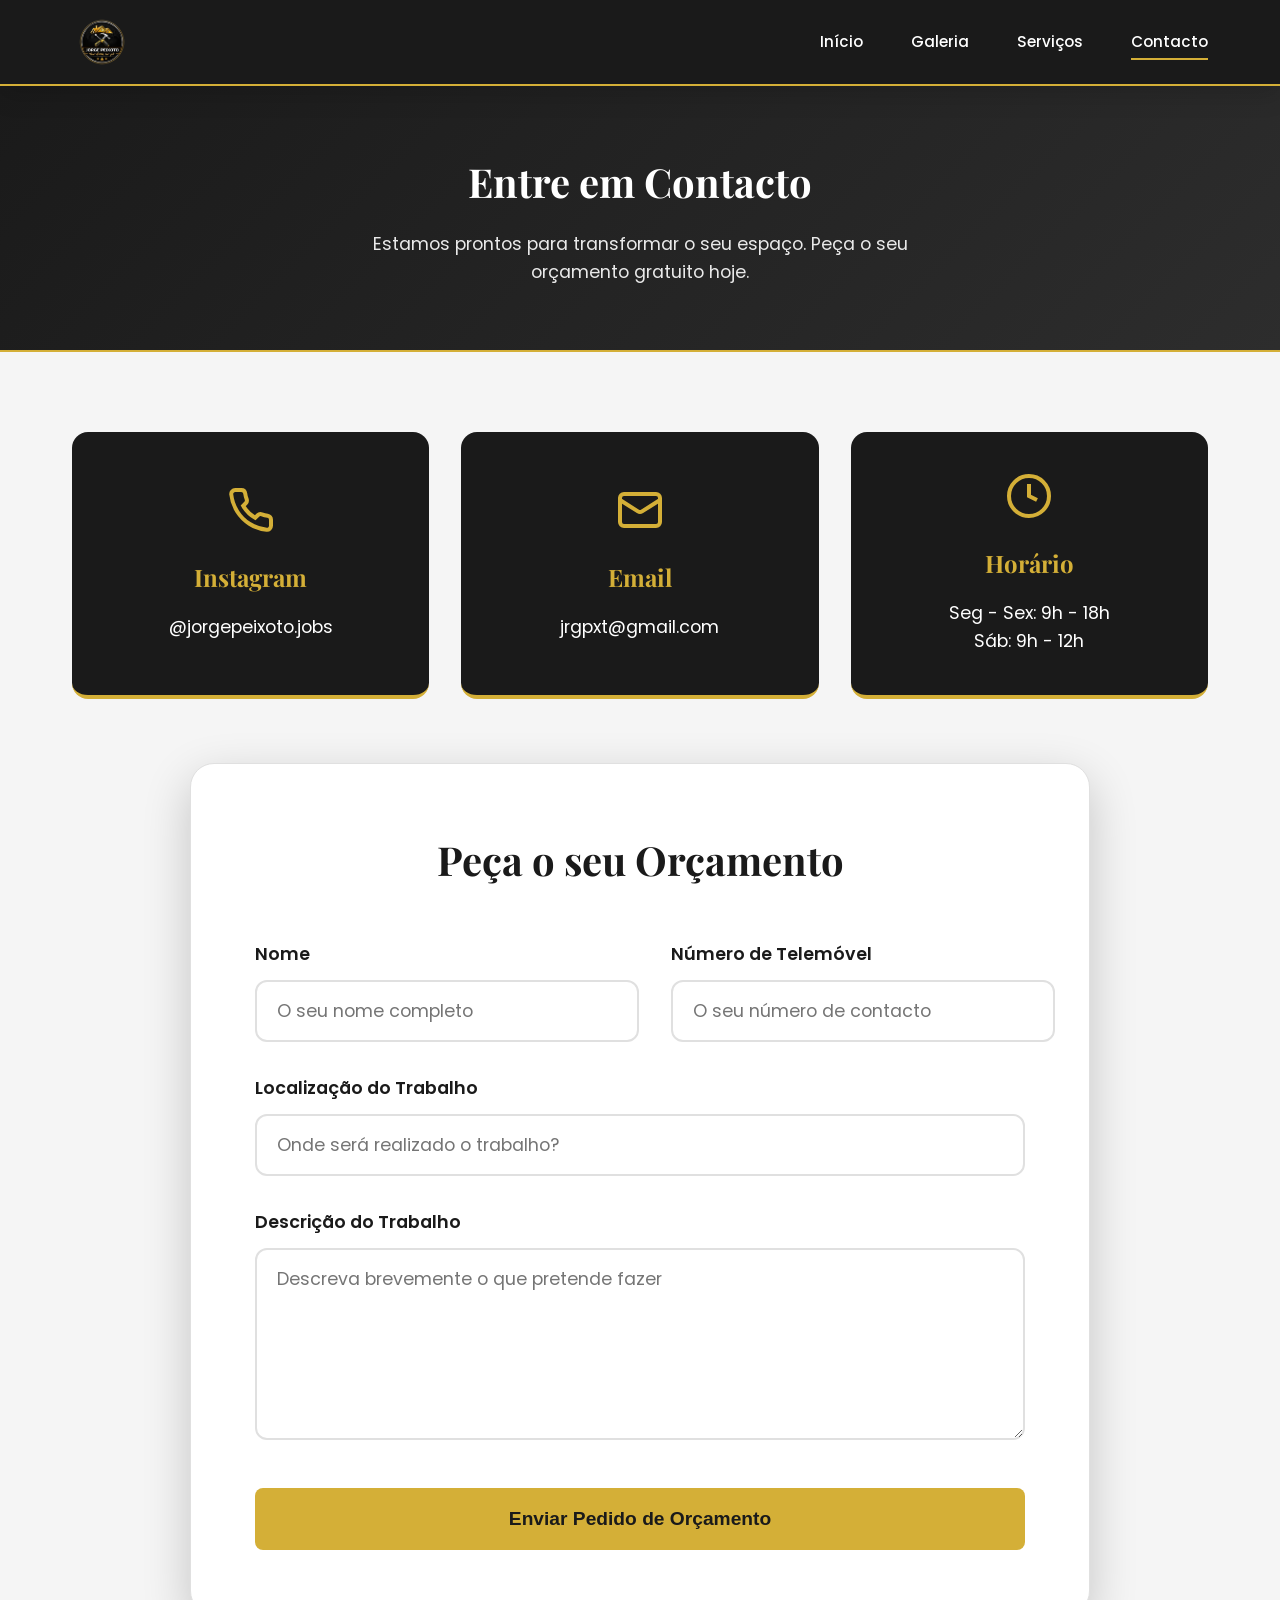
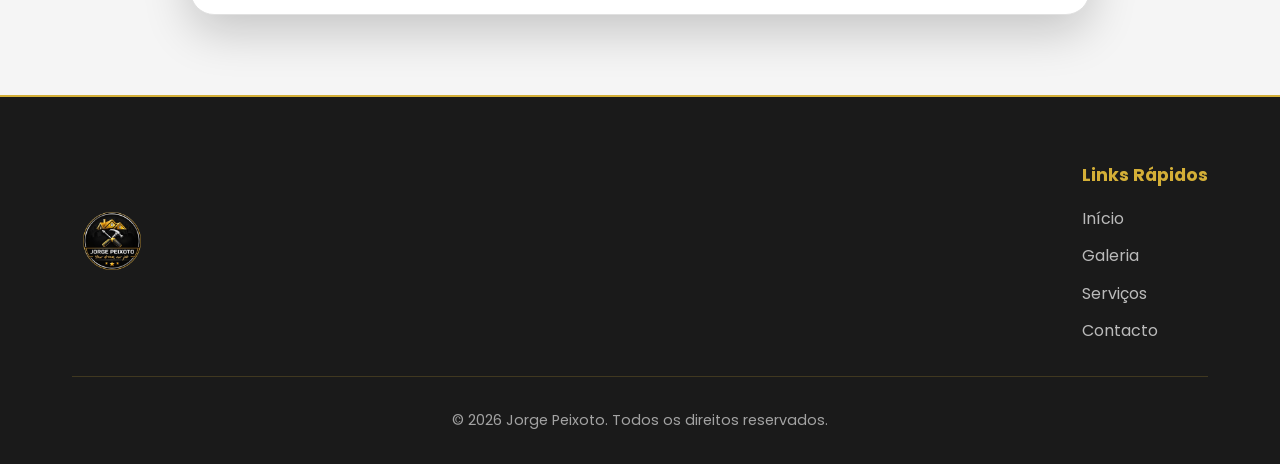
==== commit 49a40de6: "Update contacto.html" ====
--- a/contacto.html
+++ b/contacto.html
@@ -60,7 +60,7 @@
                         </svg>
                     </div>
                     <h3>Email</h3>
-                    <a href="mailto:jorgepeixotojobs@gmail.com">jorgepeixotojobs@gmail.com</a>
+                    <a href="mailto:jrgpxt@gmail.com">jrgpxt@gmail.com</a>
                 </div>
                 <div class="info-card">
                     <div class="info-icon">
--- a/css/style.css
+++ b/css/style.css
@@ -191,10 +191,19 @@
         padding: 1rem 2rem;
         border-bottom: 1px solid var(--gold);
         opacity: 0.8;
+        display: block;
+        width: 100%;
     }
 
     .nav-link::after {
-        display: none;
+        display: none !important;
+    }
+
+    /* Remove any slash separators if they exist */
+    .nav-menu li::before,
+    .nav-menu li::after {
+        content: none !important;
+        display: none !important;
     }
 
     .hamburger {
@@ -1341,12 +1350,26 @@
     
     .form-container-centered {
         padding: 3rem 2rem;
+        width: 95%;
+        margin: 0 auto;
     }
 }
 
 @media (max-width: 768px) {
     .form-row {
         grid-template-columns: 1fr;
+        gap: 1.5rem;
+    }
+
+    .form-container-centered {
+        padding: 2rem 1.5rem;
+        border-radius: 1rem;
+    }
+
+    .form-group input,
+    .form-group textarea {
+        width: 100%;
+        max-width: 100%;
     }
 }
 
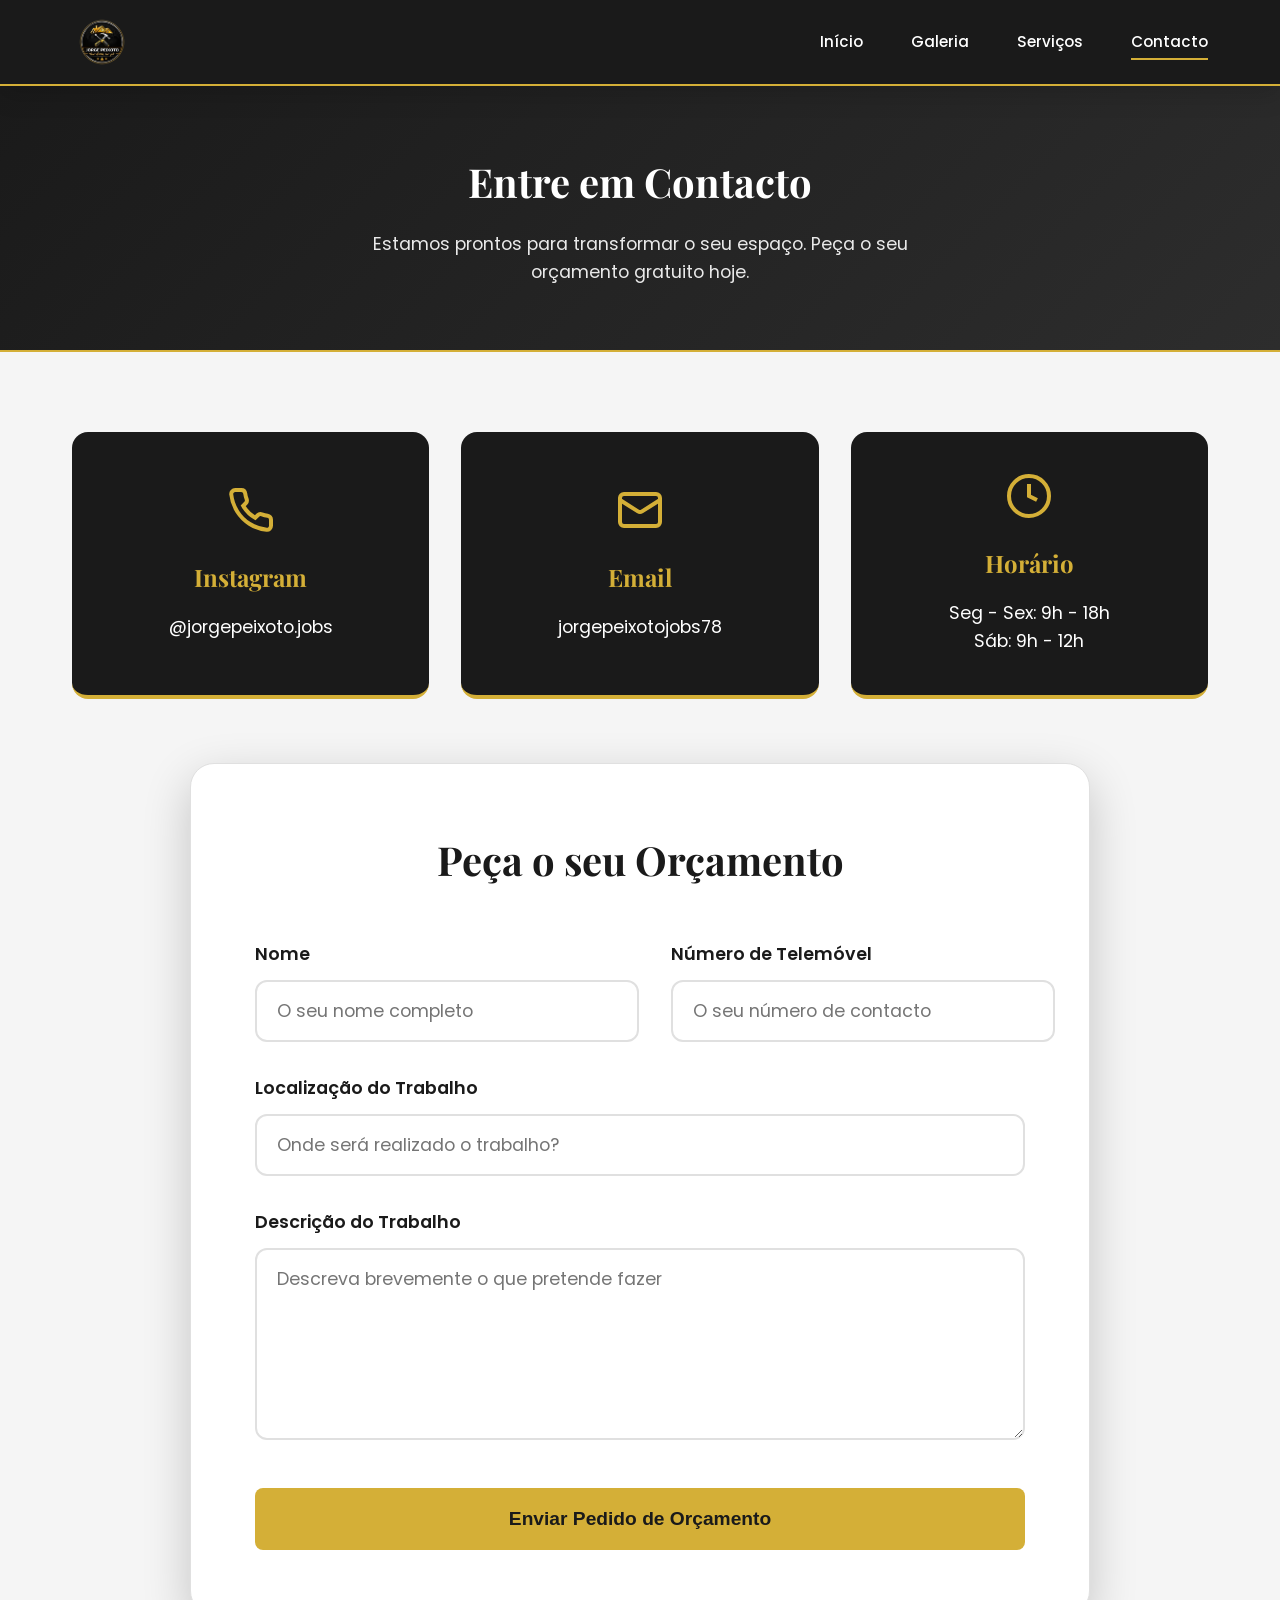
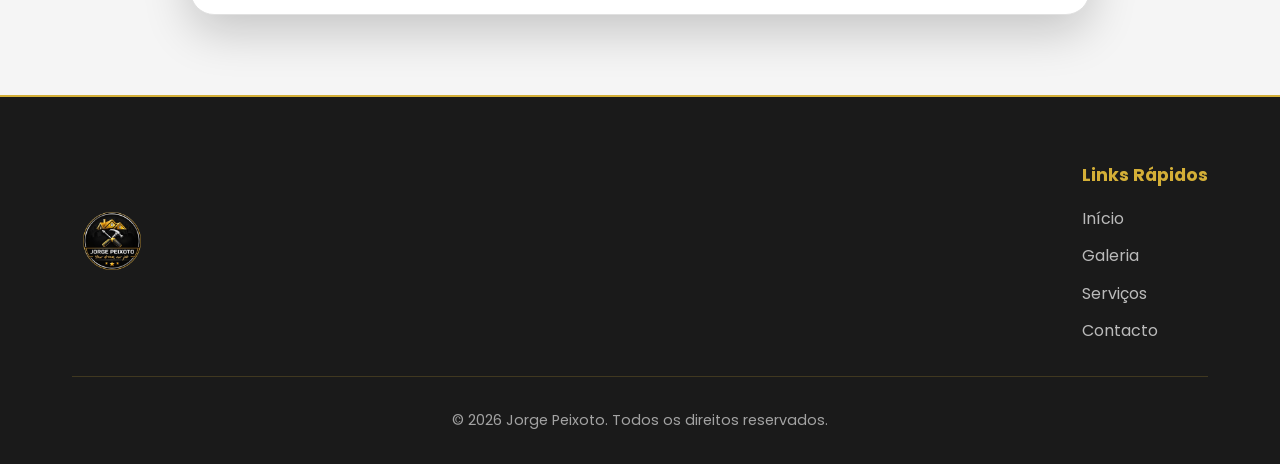
==== commit c790386a: "Update contacto.html" ====
--- a/contacto.html
+++ b/contacto.html
@@ -60,7 +60,7 @@
                         </svg>
                     </div>
                     <h3>Email</h3>
-                    <a href="mailto:jrgpxt@gmail.com">jrgpxt@gmail.com</a>
+                    <a href="mailto:jorgepeixotojobs78">jorgepeixotojobs78</a>
                 </div>
                 <div class="info-card">
                     <div class="info-icon">
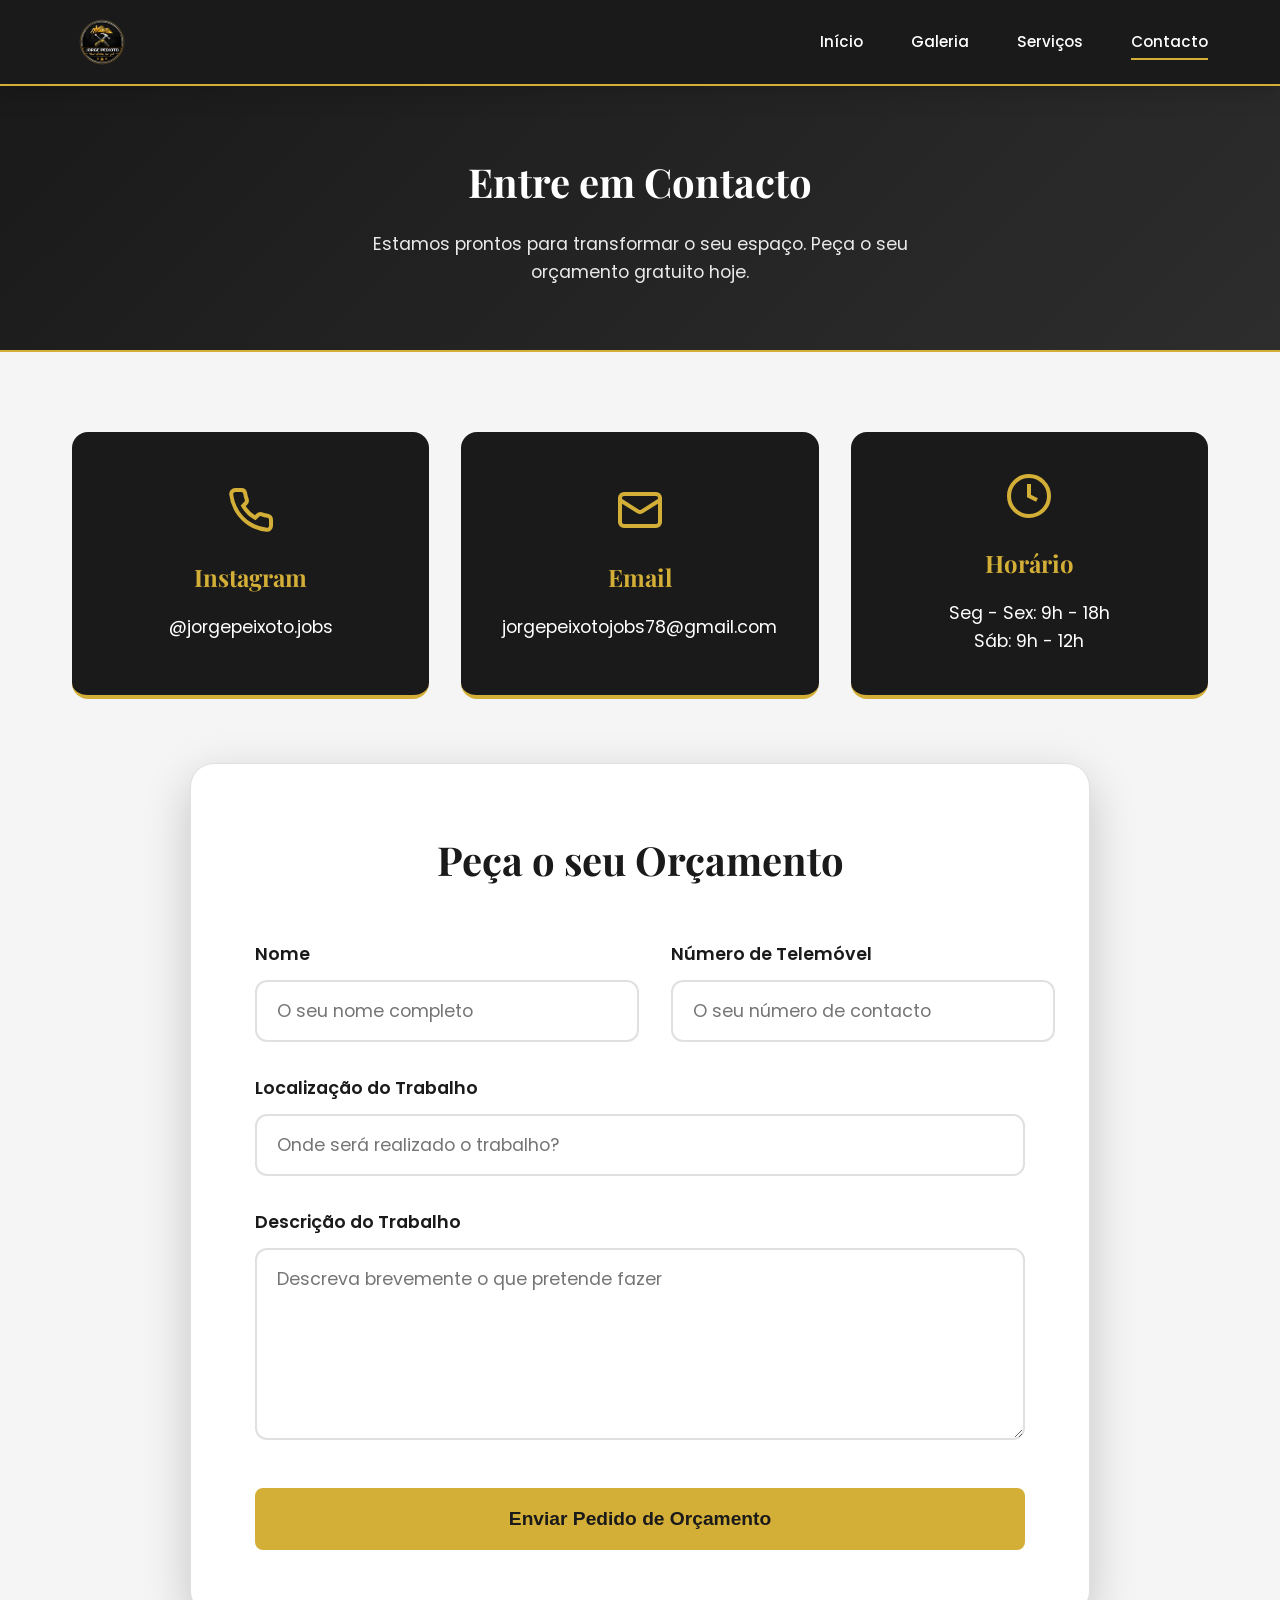
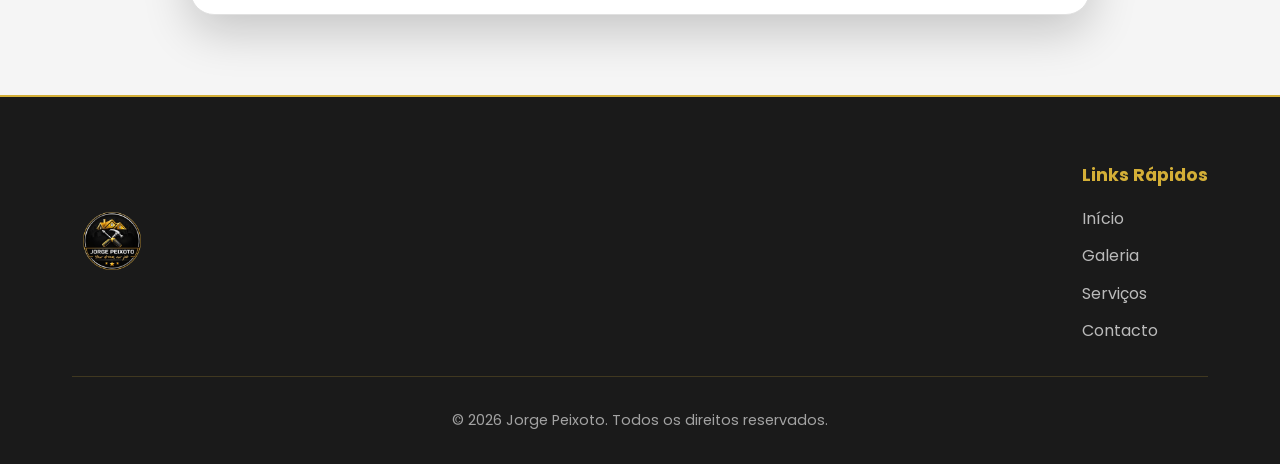
==== commit 7c7fe5f5: "Update contacto.html" ====
--- a/contacto.html
+++ b/contacto.html
@@ -60,7 +60,7 @@
                         </svg>
                     </div>
                     <h3>Email</h3>
-                    <a href="mailto:jorgepeixotojobs78">jorgepeixotojobs78</a>
+                    <a href="mailto:jorgepeixotojobs78@gmail.com">jorgepeixotojobs78@gmail.com</a>
                 </div>
                 <div class="info-card">
                     <div class="info-icon">
